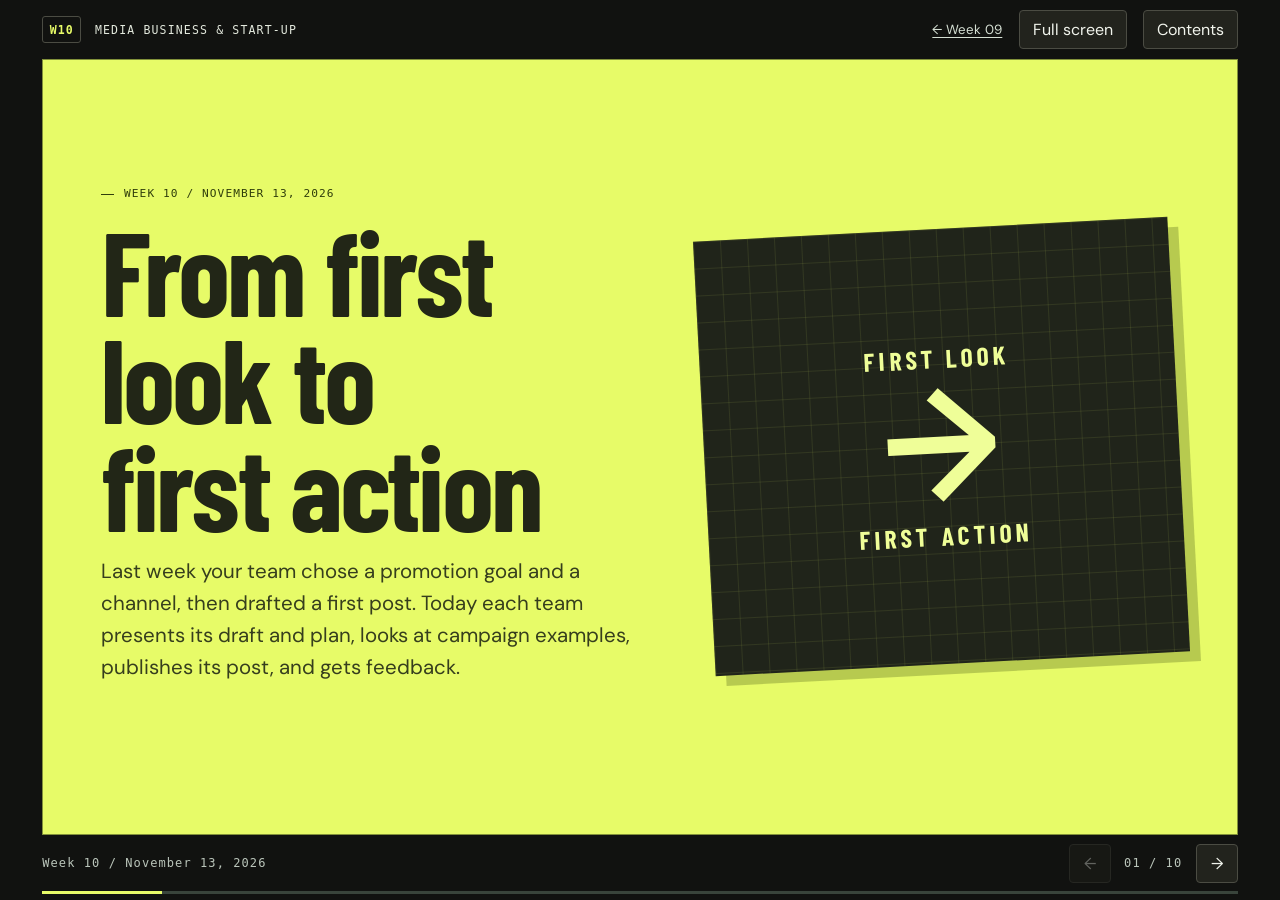
==== week10/index.html @ d5c2b154 "Show only the Week 10 slide in full screen" ====
<!doctype html>
<html lang="en">
<head>
<meta charset="utf-8">
<meta name="viewport" content="width=device-width,initial-scale=1">
<meta name="description" content="Week 10 class on experimental media campaigns, audience response and publishing a team promotion">
<title>From First Look to First Action · Media Business &amp; Start-up</title>
<link rel="preconnect" href="https://fonts.googleapis.com">
<link rel="preconnect" href="https://fonts.gstatic.com" crossorigin>
<link href="https://fonts.googleapis.com/css2?family=Barlow+Condensed:wght@600;700;800&family=DM+Sans:wght@400;500;600;700&display=swap" rel="stylesheet">
<link rel="stylesheet" href="../visuals.css">
<link rel="stylesheet" href="workshop.css?v=slide-only-fullscreen">
</head>
<body class="week-navigation week10">
<header class="shell topbar"><div class="brand"><b>W10</b><span>Media Business &amp; Start-up</span></div><div class="actions"><a class="week-link" href="../">← Week 09</a><button type="button" id="fullscreen" hidden>Full screen</button><button type="button" id="toc">Contents</button></div></header>
<p id="fullscreen-status" class="shell" role="status" hidden></p>
<main class="shell" id="deck"></main>
<footer class="shell bottombar"><div class="chapter" id="chapter"></div><div class="nav"><button id="prev" type="button" aria-label="Previous slide">←</button><output class="counter" id="counter"></output><button id="next" type="button" aria-label="Next slide">→</button></div></footer>
<div class="shell deck-progress" aria-hidden="true"><div class="progress"><span id="bar"></span></div></div>
<dialog id="menu" aria-labelledby="menu-title"><header><strong id="menu-title">Slide contents</strong><button type="button" id="close-menu" aria-label="Close contents">×</button></header><ol id="items"></ol></dialog>
<script src="slides.js?v=in-class-figjam"></script>
<script src="../navigation.js?v=cover-cleanup"></script>
</body>
</html>
---- visuals.css ----
:root{color-scheme:dark;--bg:#141815;--ink:#eff2e8;--dim:#b7c3b7;--line:#455047;--accent:#dafb79;--paper:#e9ece0;--frame:1480px}
*{box-sizing:border-box}
body{margin:0;background:var(--bg);color:var(--ink);font-family:system-ui,"Segoe UI",sans-serif}
button,a{font:inherit}
a{color:inherit}
button{cursor:pointer}
button:focus-visible,a:focus-visible,h1:focus-visible{outline:2px solid #87c1ff;outline-offset:4px}
.shell{max-width:var(--frame);margin:auto;padding-inline:clamp(14px,3.3vw,50px)}
.topbar,.bottombar{display:flex;align-items:center;justify-content:space-between;gap:1rem}
.topbar{min-height:68px}.bottombar{min-height:66px}
.brand,.eyebrow,.chapter,.counter,.sample-label,.visual figcaption{font-family:ui-monospace,monospace}
.brand{display:flex;align-items:center;gap:.85rem;letter-spacing:.1em;text-transform:uppercase;font-size:.72rem}
.brand b{border:1px solid #596448;border-radius:3px;padding:.35rem .4rem;color:var(--accent)}
.brand span{color:#e3e9dd}
button{border:1px solid var(--line);background:#1e2620;color:#f1f4ec;padding:.5rem .8rem;border-radius:4px}
button:hover:enabled{border-color:var(--accent)}
button:disabled{opacity:.36;cursor:default}
.nav{display:flex;gap:.6rem;align-items:center}
.nav button{min-width:42px}
.counter,.chapter{font-size:.75rem;letter-spacing:.09em;color:#bac5ba}
.counter{min-width:5.5em;text-align:center}
.progress{height:3px;background:#39443b;overflow:hidden}
.progress span{display:block;height:100%;background:var(--accent);transition:width .24s}

article{
  --pad:clamp(26px,5.35vw,78px);
  min-height:clamp(555px,74vh,810px);
  display:flex;flex-direction:column;justify-content:center;
  position:relative;isolation:isolate;overflow:hidden;
  border:1px solid var(--line);background:#202722;padding:var(--pad)
}
article.with-visual{display:grid;grid-template-columns:minmax(0,1.08fr) minmax(0,.92fr);gap:clamp(24px,5vw,78px);align-items:center}
.copy{min-width:0}
.eyebrow{color:var(--accent);margin:0 0 1.05rem;letter-spacing:.14em;font-size:clamp(.7rem,.85vw,.86rem);text-transform:uppercase}
.eyebrow::before{content:"";display:inline-block;width:1.6rem;border-top:1px solid currentColor;vertical-align:middle;margin-right:.65rem}
h1{font-size:clamp(2.45rem,5.25vw,5.3rem);line-height:.98;letter-spacing:-.063em;margin:0 0 1.1rem;max-width:17ch;overflow-wrap:break-word;text-wrap:balance}
.with-visual h1{font-size:clamp(2.35rem,4.7vw,4.7rem)}
.lead{font-size:clamp(1rem,1.53vw,1.35rem);line-height:1.55;color:var(--dim);max-width:49ch;margin:0 0 1.45rem}
.rows{border-top:1px solid var(--line)}
.row{display:grid;grid-template-columns:minmax(110px,.92fr) 2.2fr;gap:.75rem;padding:clamp(.66rem,1.15vw,1.02rem) 0;border-bottom:1px solid var(--line);line-height:1.47}
.row strong{color:var(--accent);font-size:clamp(.86rem,1.2vw,1.08rem)}
.row span{font-size:clamp(.91rem,1.18vw,1.08rem)}
.note{font-size:.85rem;line-height:1.5;color:var(--dim);margin:1rem 0 0}
.quote{font-size:clamp(.94rem,1.44vw,1.22rem);line-height:1.5;padding:1rem 1.15rem;margin:0 0 1rem;border-left:3px solid var(--accent);background:#a5b29c18}
.decklink{display:inline-block;margin-top:1.25rem;text-underline-offset:.25em}
.paper{background:var(--paper);color:#18241a;--line:#aab9a9;--dim:#44564a;--accent:#365525}
.moss{background:#2c382b}
.lime{background:#d9f394;color:#182515;--dim:#3c4d35;--line:#859b64;--accent:#315123}
.lime .copy,.moss.outputs .copy{width:100%}
.outputs .rows,.submission .rows{display:grid;grid-template-columns:repeat(3,minmax(0,1fr));column-gap:clamp(1rem,3.5vw,3.6rem);counter-reset:deliverable}
.outputs .row,.submission .row{display:block;padding-top:1.35rem;counter-increment:deliverable;border-bottom:0}
.outputs .row::before,.submission .row::before{content:"0" counter(deliverable);display:block;color:var(--accent);font:500 clamp(1.4rem,3vw,2.9rem) ui-monospace,monospace;letter-spacing:-.05em;margin-bottom:.65rem}
.outputs .row strong,.submission .row strong{display:block;margin-bottom:.45rem;font-size:clamp(1.05rem,1.6vw,1.38rem)}
.submission .note{margin-top:1.8rem}

.photo-slide{
  --line:#d7e6d256;
  --dim:#e1eadb;
  background-color:#1e2821;
  background-image:linear-gradient(90deg,#0e1512fa 0%,#0e1512ea 27%,#0e151296 50%,#0e15121a 76%),var(--photo);
  background-size:cover;
  background-position:center 48%
}
.cover{--photo:url("media/workshop-cover.webp");min-height:clamp(560px,77vh,850px);background-position:center 53%}
.cover h1{font-size:clamp(3.2rem,7.8vw,8rem);max-width:11ch;letter-spacing:-.076em}
.cover .lead{max-width:38ch;margin-bottom:1.85rem}
.cover button{border:0;background:var(--accent);color:#19210e;font-weight:700;padding:.78rem 1.05rem}
.cover button:hover{background:#e5ff9e}
.presentations{--photo:url("media/team-presentations.webp");background-position:center 53%}
.presentations .copy{width:min(56%,620px)}
.presentations h1{max-width:12ch}

.visual{margin:0;min-width:0;width:100%;align-self:center}
.visual figcaption{font-size:clamp(.72rem,.9vw,.86rem);color:var(--dim);line-height:1.5;margin-top:.76rem}
.sample{background:#f1f3e8;color:#152015;border-radius:5px;overflow:hidden;transform:rotate(-1.4deg);box-shadow:0 16px 36px #1118}
.sample-label{display:flex;justify-content:space-between;align-items:center;gap:.7rem;padding:.75rem .9rem;font-size:.73rem}
.sample-label span{color:#365525;letter-spacing:.09em}
.sample img{display:block;width:100%;aspect-ratio:1.85;object-fit:cover;object-position:center 43%}
.sample-copy{padding:.75rem .9rem;font-size:clamp(.9rem,1.15vw,1.08rem);line-height:1.4;font-weight:650}
.sample-copy span{display:block;margin-top:.25rem;color:#3d552c;font:600 .69rem ui-monospace,monospace;letter-spacing:.08em}
.sample+.variant{margin-top:1.15rem}
.variant{border-top:1px solid var(--line);padding:.48rem 0;margin-top:.35rem}
.variant strong,.step strong,.branch strong{display:block;margin-bottom:.2rem}
.variant span,.step span,.branch span{font-size:clamp(.85rem,1.1vw,1.02rem);color:var(--dim);line-height:1.4;display:block}
.flow,.funnel{padding:0;margin:0;list-style:none;counter-reset:step;display:grid;gap:.7rem}
.step,.branch{position:relative;padding:.76rem .8rem;border-top:1px solid var(--line)}
.step{counter-increment:step;padding-left:3.45rem}
.step::before{content:"0" counter(step);position:absolute;left:.15rem;top:.76rem;color:var(--accent);font:550 1.35rem ui-monospace,monospace}
.step+.step::after{position:absolute;top:-.76rem;left:.59rem;content:"↓";color:var(--accent);font-size:.8rem}
.branch{margin-left:3.45rem;border-top:0;border-left:2px solid var(--accent);padding-block:.36rem;background:#8ca67c19}
.creative{background:#263429}
.creative::after{position:absolute;z-index:-1;inset:0 0 0 52%;content:"";background:radial-gradient(ellipse at center,#b3dc5c52,transparent 72%),repeating-linear-gradient(115deg,transparent 0 29px,#b7d19615 30px,transparent 31px 58px);mask-image:linear-gradient(90deg,transparent,#000 30%)}
.video-demo{max-width:min(100%,290px);justify-self:center}
.video-demo video{width:100%;max-height:56vh;display:block;aspect-ratio:9/16;object-fit:contain;background:#101111;border:2px solid #a3b489;border-radius:12px;box-shadow:0 22px 45px #1118}
.video-demo figcaption{text-align:center}
dialog{border:1px solid var(--line);background:#18201a;color:var(--ink);width:min(92vw,550px);padding:1.35rem;border-radius:6px}
dialog::backdrop{background:#000a}
dialog header{display:flex;justify-content:space-between;align-items:center}
dialog ol{padding-left:1.55rem}
dialog li{margin:.35rem 0}
dialog li button{width:100%;text-align:left}
dialog [aria-current=true]{color:var(--accent);border-color:var(--accent)}
@media(max-width:800px){
  article,article.with-visual{min-height:65vh;grid-template-columns:1fr}
  .photo-slide{background-image:linear-gradient(90deg,#0e1512f5,#0e15129c),var(--photo);background-position:64% center}
  .presentations .copy{width:100%;max-width:550px}
  .creative::after{inset:48% 0 0;mask-image:linear-gradient(transparent,#000 30%)}
  .video-demo video{max-height:62vh}
}
@media(max-width:550px){
  .chapter{display:none}
  .bottombar{justify-content:flex-end}
  .brand{font-size:.65rem;letter-spacing:.06em}
  .row{grid-template-columns:1fr;gap:.2rem}
  .outputs .rows,.submission .rows{grid-template-columns:1fr}
  .outputs .row,.submission .row{padding:.75rem 0 .75rem 2rem;position:relative;border-bottom:1px solid var(--line)}
  .outputs .row::before,.submission .row::before{position:absolute;left:0;top:.8rem;font-size:1rem}
}
@media(prefers-reduced-motion:reduce){.progress span{transition:none}}
@media print{body{background:white}.topbar,.bottombar,.progress,dialog{display:none}.shell{padding:0}article{min-height:0;border:0;print-color-adjust:exact}}

.actions{display:flex;align-items:center;gap:clamp(.45rem,1.3vw,1.1rem)}
.actions a{color:#d5dfd3;font-size:.83rem;text-underline-offset:.25em}
.actions a:hover{color:var(--accent)}
article.outputs.with-visual{display:flex;gap:0}
.outputs .lead{max-width:none}
.output-grid{display:grid;grid-template-columns:1fr 1.1fr;gap:clamp(1rem,3vw,2.75rem)}
.assumption-example,.draft-example{min-width:0;padding:clamp(.85rem,1.6vw,1.4rem);background:#edf0e3;color:#17251a;border-radius:4px;box-shadow:0 12px 20px #15201655}
.assumption-example{background:#f3efdc}
.output-kicker{display:flex;align-items:center;gap:.5rem;margin:0 0 .75rem;color:#3a5134;font:700 clamp(.71rem,1.1vw,.9rem) ui-monospace,monospace;text-transform:uppercase;letter-spacing:.05em}
.output-kicker b{background:#d9f394;padding:.22rem .3rem;border-radius:2px}
.example-claim{font-size:clamp(1.15rem,2.1vw,1.9rem);font-weight:720;line-height:1.16;letter-spacing:-.035em;margin:0 0 .8rem}
.example-details{margin:0}
.example-details div{display:grid;grid-template-columns:minmax(4rem,.48fr) 2fr;gap:.5rem;border-top:1px solid #a8ae9a;padding:.4rem 0;font-size:clamp(.77rem,1vw,.93rem);line-height:1.32}
.example-details dt,.test-strip b,.edit-example b{font-weight:720}
.example-details dd{margin:0}
.post-preview{position:relative;isolation:isolate;min-height:clamp(120px,13vw,184px);display:flex;align-items:flex-end;overflow:hidden;color:white;background:#19251c;border-radius:3px}
.post-preview img{position:absolute;inset:0;width:100%;height:100%;object-fit:cover;object-position:center 41%;z-index:-2}
.post-preview::before{content:"";position:absolute;inset:0;z-index:-1;background:linear-gradient(90deg,#101811ef,#101811a0 55%,#10181110)}
.post-preview div{display:grid;gap:.18rem;width:min(90%,290px);padding:.72rem}
.post-preview small{color:#dbfa92;font:700 .67rem ui-monospace,monospace;letter-spacing:.09em}
.post-preview strong{font-size:clamp(1rem,1.6vw,1.45rem);line-height:1.11}
.post-preview span,.test-strip,.edit-example{font-size:clamp(.73rem,.98vw,.9rem);line-height:1.4}
.test-strip{display:flex;flex-wrap:wrap;justify-content:space-between;gap:.3rem .8rem;padding:.5rem 0;border-bottom:1px solid #a8ae9a}
.edit-example{margin:.45rem 0 0}
@media(max-width:650px){.output-grid{grid-template-columns:1fr}}
@media(max-width:420px){.actions a{font-size:.72rem}.actions button{padding:.42rem .55rem}}

h1[tabindex="-1"]:focus{outline:none}
.game-example img{display:block;width:100%;aspect-ratio:2.15;object-fit:cover;object-position:center 48%;border-radius:5px 5px 0 0}
.game-example-copy{padding:.85rem 1rem;background:#d7e6b8;border-radius:0 0 5px 5px;color:#263823}
.game-example-copy p{margin:.3rem 0;font-size:clamp(.86rem,1.15vw,1rem);line-height:1.45}
.game-example-copy p.output-kicker{font-size:.72rem;margin-bottom:.45rem}
.game-example-copy strong{display:block}
.merged-creative .video-demo{max-width:100%;width:100%}
.merged-creative .video-demo video{aspect-ratio:16/9;max-height:54vh}
.feedback-callout{margin-top:.8rem;padding:.75rem .85rem;background:#d7e6b8;color:#263823;border-radius:4px}
.feedback-callout strong,.feedback-callout span{display:block;line-height:1.4}
.feedback-callout span{font-size:.9rem}
#fullscreen-status{color:#e7e7d7;margin-block:0 .7rem}
:fullscreen .shell{max-width:none;padding-inline:clamp(12px,1.75vw,38px)}
:fullscreen article{min-height:calc(100dvh - 137px)}

.instructor .topbar{min-height:58px}
.instructor .student-launch{padding:.55rem .75rem;border:1px solid #768b56;border-radius:4px;color:var(--accent);text-decoration:none}
.instructor .bottombar{min-height:48px}
.instructor article{zoom:.78;min-height:clamp(500px,68vh,690px)}
.speaker{padding-top:1.25rem;padding-bottom:3rem}
.speaker h2{font-size:1.18rem;margin:0 0 .55rem;color:var(--accent)}
.speaker-pair{border-bottom:1px solid var(--line);padding:.68rem 0}
.speaker-pair p{margin:0;line-height:1.5;max-width:86ch}
.speaker-pair p[lang="en"]{font-size:clamp(1rem,1.5vw,1.22rem);font-weight:600}
.speaker-pair p[lang="ko"]{color:var(--dim);margin-top:.23rem;font-size:clamp(.92rem,1.3vw,1.08rem)}
@media(max-width:650px){.instructor article{zoom:1}.instructor .student-launch{font-size:.76rem;padding:.4rem .5rem}}
.wrap-up .lead{font-size:clamp(1.28rem,2.3vw,2rem);max-width:36ch;margin-bottom:0}

.three-outputs{grid-template-columns:repeat(3,minmax(0,1fr))}
.three-outputs section>p:last-child{line-height:1.45;margin-bottom:.3rem}
@media(max-width:800px){.three-outputs{grid-template-columns:1fr}}

.week-link{white-space:nowrap}
@media(max-width:600px){
  .week-navigation .topbar{flex-wrap:wrap;justify-content:flex-start;column-gap:.85rem;row-gap:.55rem;padding-block:.6rem}
}
---- week10/workshop.css ----
.week10 {
  --bg: #111210;
  --ink: #f3f1e9;
  --dim: #c5c6b7;
  --accent: #e7fb68;
  --line: #4b4c43;
  font-family: "DM Sans", system-ui, sans-serif;
}

.week10 .topbar { min-height: 59px; }
.week10 .bottombar { min-height: 56px; }
.week10 .brand b { border-color: var(--line); }
.week10 button { background: #22231d; }
.week10 .progress span { background: #e7fb68; }

.week10 article {
  --pad: clamp(24px, 4.5vw, 68px);
  min-height: clamp(550px, calc(100svh - 124px), 820px);
  background: #1b1d17;
}

.week10 h1 {
  font-family: "Barlow Condensed", "DM Sans", system-ui, sans-serif;
  font-size: clamp(3.1rem, 6.7vw, 7rem);
  font-weight: 700;
  letter-spacing: -.024em;
  line-height: .91;
  max-width: 16ch;
}

.week10 article.with-visual { gap: clamp(22px, 3.6vw, 58px); }
.week10 .with-visual h1 { font-size: clamp(2.9rem, 5.35vw, 5.6rem); }
.week10 .lead { font-size: clamp(1.05rem, 1.6vw, 1.4rem); max-width: 52ch; }
.week10 .eyebrow { letter-spacing: .095em; }
.week10 .eyebrow::before { width: .8rem; }
.week10 .rows { max-width: 860px; }
.week10 .row { grid-template-columns: minmax(95px, .8fr) 2.25fr; }
.week10 .row strong, .week10 .row span { font-size: clamp(.93rem, 1.24vw, 1.12rem); }
.week10 .decklink { font-weight: 700; color: var(--accent); }

.week10 .chalk {
  background: #eeeddf;
  color: #20251b;
  --accent: #375014;
  --dim: #48513d;
  --line: #acb096;
}

.week10 .signal, .week10 .launch-cover {
  background: #e7fb68;
  color: #222617;
  --accent: #303e0b;
  --dim: #363e1d;
  --line: #82913a;
}

.week10 .launch-cover h1 { font-size: clamp(4.15rem, 9.2vw, 10rem); }
.week10 .launch-cover button { border-color: #222617; font-weight: 700; padding: .75rem 1.05rem; }
.week10 .launch-mark {
  position: relative;
  display: grid;
  min-height: clamp(240px, 34vw, 480px);
  padding: clamp(20px, 3.5vw, 48px);
  align-content: center;
  justify-items: center;
  background: #20241a;
  color: #effe98;
  overflow: hidden;
  isolation: isolate;
  transform: rotate(-3deg);
  box-shadow: .65rem .65rem 0 #303e0b42;
}

.launch-grid {
  position: absolute;
  z-index: -1;
  inset: 0;
  background-image: linear-gradient(90deg, #e7fb6817 1px, transparent 1px), linear-gradient(#e7fb6817 1px, transparent 1px);
  background-size: 27px 27px;
}

.launch-mark span { font: 700 clamp(1rem, 2vw, 1.7rem) "Barlow Condensed", sans-serif; letter-spacing: .16em; }
.launch-mark b { font: 600 clamp(4rem, 12vw, 11rem)/.96 "DM Sans", system-ui, sans-serif; }

.schedule-grid, .audience-grid, .evidence-grid { display: grid; gap: .55rem; }
.schedule-grid section { display: grid; grid-template-columns: minmax(75px, .55fr) 1.6fr; gap: .7rem; align-items: start; border-top: 1px solid var(--line); padding-top: .62rem; }
.schedule-grid strong { color: var(--accent); font-weight: 700; }
.schedule-grid p, .audience-grid p, .evidence-grid p { margin: 0 0 .36rem; line-height: 1.45; }
.audience-grid section, .evidence-grid section { border-top: 1px solid var(--line); padding-top: .66rem; }
.week10 .visual h2 { font-size: clamp(1.05rem, 1.85vw, 1.55rem); line-height: 1.12; margin: 0 0 .4rem; }
.evidence-grid .evidence-limit { color: var(--dim); font-size: .89rem; }

.media-preview { display: grid; position: relative; overflow: hidden; aspect-ratio: 16 / 9; background: #242824; }
.media-preview img { position: absolute; inset: 0; width: 100%; height: 100%; object-fit: cover; }
.media-preview span {
  align-self: center;
  justify-self: center;
  z-index: 1;
  display: grid;
  place-items: center;
  width: 3.75rem;
  height: 3.75rem;
  border-radius: 50%;
  background: #e7fb68;
  color: #20241a;
  font-size: 1.4rem;
}
.media-preview:hover span { background: #fff; }
.case-pair { display: grid; grid-template-columns: repeat(2, minmax(0, 1fr)); gap: clamp(.8rem, 2vw, 1.6rem); }
.additional-cases { grid-template-columns: repeat(3, minmax(0, 1fr)); margin: 1rem 0; }
.contain-media .media-preview img { object-fit: contain; }
.contain-media .media-preview { background: #d9dbc5; }
.contain-media .media-preview span { align-self: end; justify-self: end; margin: .7rem; width: 2.75rem; height: 2.75rem; }
.mars-stills img { display: block; width: 100%; aspect-ratio: 2.25; object-fit: cover; }
.mars-stills img + img { margin-top: .45rem; }
.mars-stills a { text-underline-offset: .2em; }

.mechanism-grid, .mechanism-stack { display: grid; gap: .6rem; }
.mechanism-grid { grid-template-columns: repeat(2, minmax(0, 1fr)); }
.mechanism-stack section, .mechanism-grid section { border: 1px solid var(--line); padding: clamp(.75rem, 1.5vw, 1.35rem); }
.chalk .mechanism-stack section { background: #dedfc8; }
.ink .mechanism-stack section, .ink .mechanism-grid section { background: #282c20; }
.mechanism-stack small, .mechanism-grid small { display: block; margin-bottom: .3rem; color: var(--accent); font: 600 .7rem ui-monospace, monospace; letter-spacing: .05em; }
.mechanism-stack strong, .mechanism-grid strong { display: block; font-size: clamp(1rem, 1.5vw, 1.34rem); line-height: 1.2; }
.mechanism-stack p { margin: .4rem 0 0; color: var(--dim); }
.mechanism-grid p { margin: .42rem 0; color: var(--dim); }
.mechanism-grid a { font-size: .82rem; text-underline-offset: .18em; }

.storyboard { display: grid; grid-template-columns: repeat(3, minmax(0, 1fr)); gap: .45rem; }
.storyboard div { background: #d9dbc5; padding: .65rem; }
.storyboard b { display: grid; place-items: center; margin-bottom: .65rem; height: clamp(2rem, 6vw, 5rem); background: #272e25; color: #e7fb68; font-size: 1.6rem; }
.storyboard p { font-size: .9rem; margin: .35rem 0 0; }
.storyboard figcaption { grid-column: 1 / -1; }

.week10 article.comparison { display: flex; gap: 0; }
.week10 .comparison .lead { max-width: 72ch; }
.sample-grid { display: grid; grid-template-columns: repeat(2, minmax(0, 1fr)); gap: clamp(12px, 2.2vw, 28px); }
.campaign-sample { min-width: 0; padding: clamp(.8rem, 1.55vw, 1.4rem); background: #d9dbc5; color: #20251b; }
.web-sample { background: #f9f8f0; border: 1px solid #acb096; }
.campaign-sample p { font-size: clamp(.88rem, 1.1vw, 1.03rem); margin: .5rem 0; }
.campaign-sample p.sample-eyebrow { font: 700 .69rem/1.3 ui-monospace, monospace; margin: 0 0 .65rem; }
.campaign-sample .sample-action { font-weight: 700; margin-bottom: 0; }
.sample-art { display: flex; align-items: center; justify-content: space-between; overflow: hidden; gap: .45rem; padding: .8rem; min-height: 73px; margin-bottom: .65rem; background: #272e25; color: #e7fb68; }
.sample-art span { font: 800 1.45rem/.8 "Barlow Condensed", sans-serif; }
.sample-art i { display: block; border: 1px solid #e7fb68; border-radius: 50%; width: 20px; height: 20px; box-shadow: 0 0 0 6px #e7fb6847, 0 0 0 12px #e7fb6825; }
.sample-art i:nth-of-type(2) { transform: translateY(-10px); }
.sample-art i:nth-of-type(3) { transform: translateY(12px); margin-right: 10%; }

.execution-example { padding: clamp(1rem, 2.6vw, 2rem); background: #daddc6; }
.execution-example dl { margin: .8rem 0 0; }
.execution-example dl div { border-top: 1px solid #9fa787; display: grid; grid-template-columns: minmax(90px, .9fr) 1.5fr; gap: .5rem; padding: .5rem 0; }
.execution-example dt { font-weight: 700; }
.execution-example dd { margin: 0; }

.week10 article.references { display: flex; gap: 0; }
.references-grid { display: grid; grid-template-columns: repeat(2, minmax(0, 1fr)); gap: 1.4rem; }
.references-grid section { border-top: 1px solid var(--line); padding-top: .8rem; }
.references-grid ul { margin: .5rem 0 0; padding-left: 1.15rem; }
.references-grid li { margin-bottom: .35rem; }
.references-grid a { text-underline-offset: .18em; }
.workshop-resources { border: 1px solid var(--line); padding: .8rem 1rem; }
.workshop-resources summary { cursor: pointer; font-weight: 700; }
.week10 article:has(.workshop-resources[open]) { display: flex; gap: 1.5rem; }

@media (max-width: 800px) {
  .week10 article, .week10 article.with-visual { min-height: 63svh; }
  .week10 .launch-mark { min-height: 180px; }
  .week10 .launch-cover h1 { font-size: clamp(3.85rem, 13vw, 6.5rem); }
}

@media (max-width: 550px) {
  .week10 .row, .sample-grid, .references-grid, .case-pair { grid-template-columns: 1fr; }
}

:root:fullscreen .week10 > :is(.topbar, .bottombar, .deck-progress) {
  display: none;
}

:root:fullscreen .week10 > #deck {
  max-width: none;
  padding-inline: 0;
}

:root:fullscreen .week10 article {
  min-height: 100vh;
  min-height: 100dvh;
  border: 0;
}
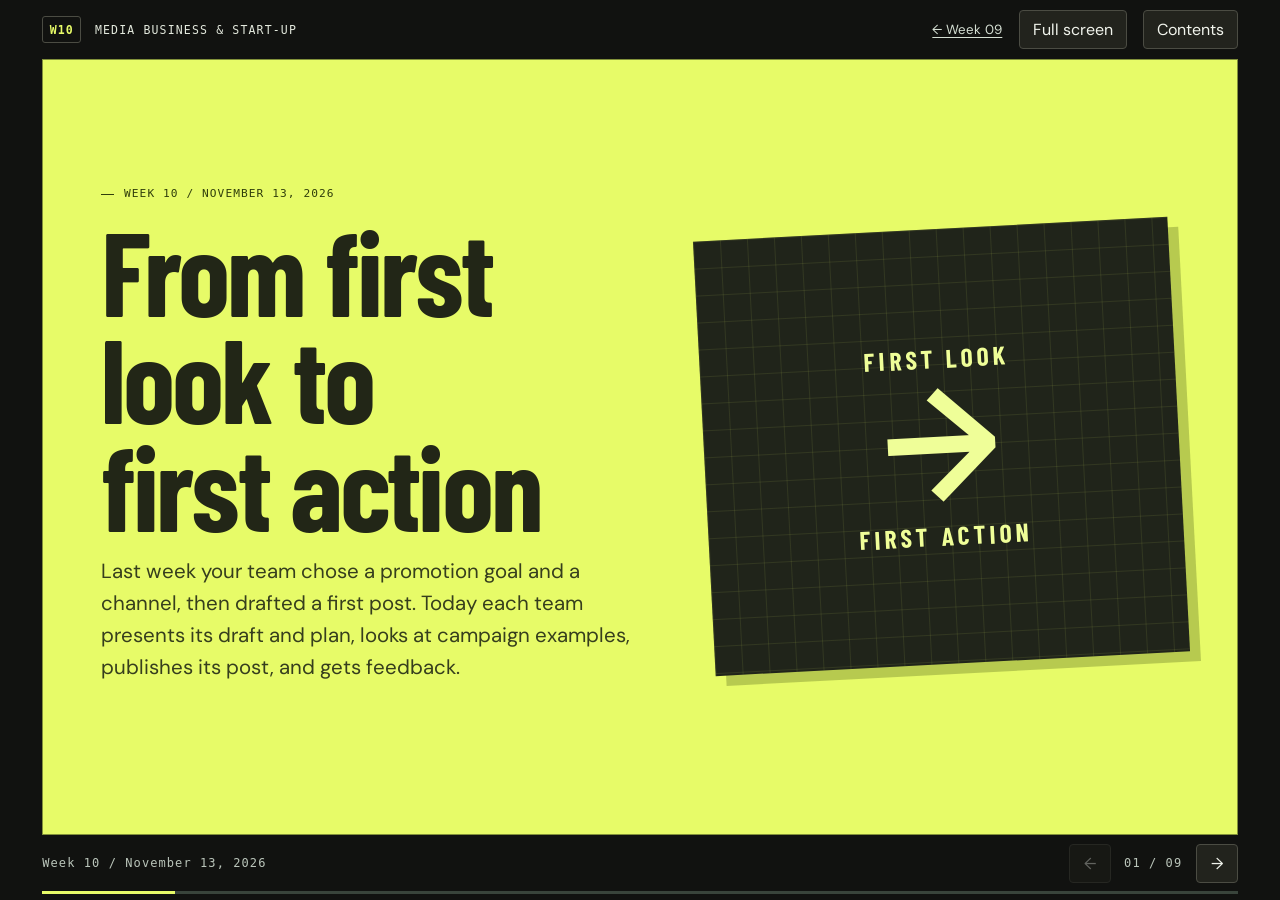
==== commit 258d9e3b: "Remove the duplicate Week 10 submission slide" ====
--- a/week10/index.html
+++ b/week10/index.html
@@ -18,7 +18,7 @@
 <footer class="shell bottombar"><div class="chapter" id="chapter"></div><div class="nav"><button id="prev" type="button" aria-label="Previous slide">←</button><output class="counter" id="counter"></output><button id="next" type="button" aria-label="Next slide">→</button></div></footer>
 <div class="shell deck-progress" aria-hidden="true"><div class="progress"><span id="bar"></span></div></div>
 <dialog id="menu" aria-labelledby="menu-title"><header><strong id="menu-title">Slide contents</strong><button type="button" id="close-menu" aria-label="Close contents">×</button></header><ol id="items"></ol></dialog>
-<script src="slides.js?v=in-class-figjam"></script>
+<script src="slides.js?v=nine-slides"></script>
 <script src="../navigation.js?v=cover-cleanup"></script>
 </body>
 </html>
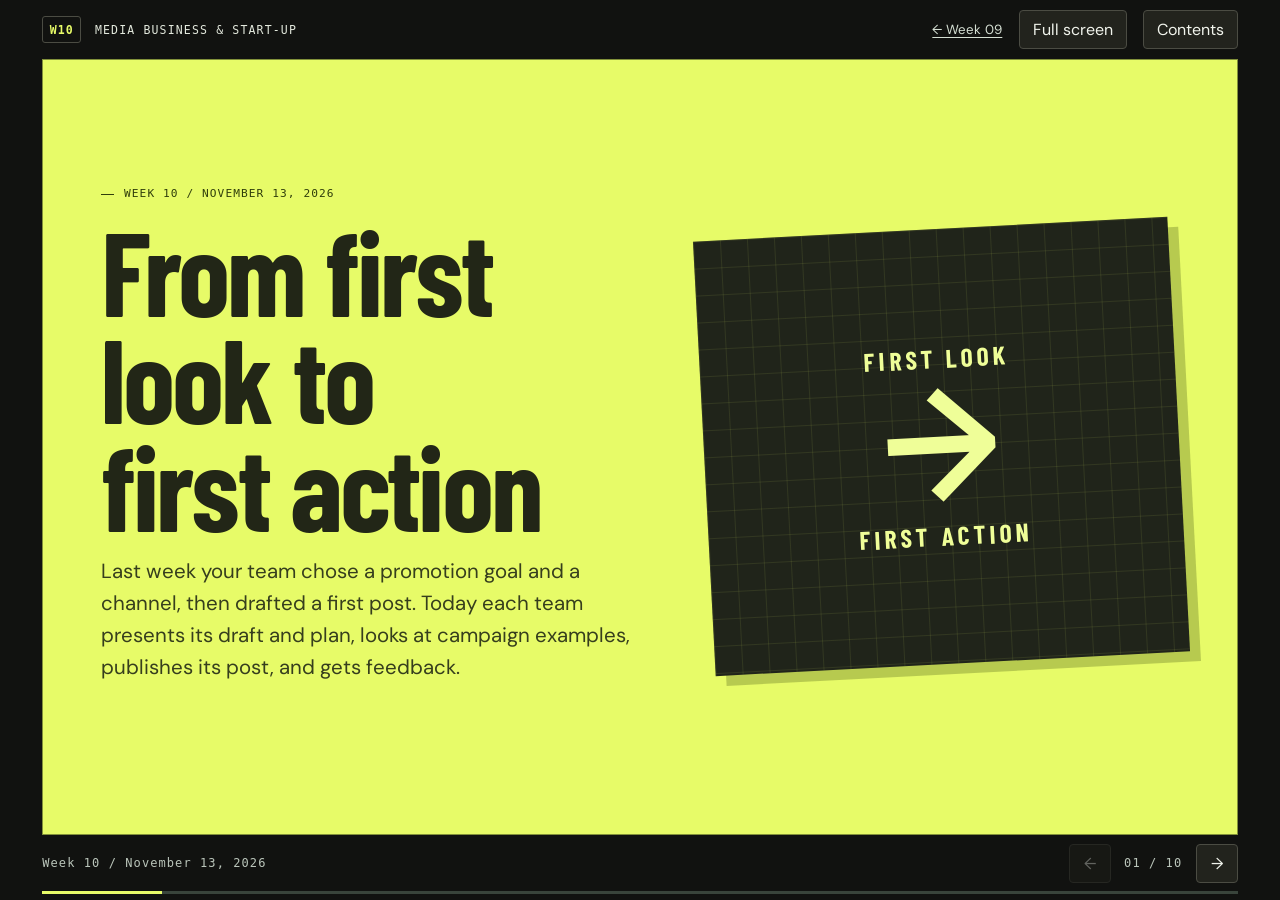
==== commit d1a3eb8c: "Refresh the published Week 10 deck asset" ====
--- a/week10/index.html
+++ b/week10/index.html
@@ -9,16 +9,16 @@
 <link rel="preconnect" href="https://fonts.gstatic.com" crossorigin>
 <link href="https://fonts.googleapis.com/css2?family=Barlow+Condensed:wght@600;700;800&family=DM+Sans:wght@400;500;600;700&display=swap" rel="stylesheet">
 <link rel="stylesheet" href="../visuals.css">
-<link rel="stylesheet" href="workshop.css?v=slide-only-fullscreen">
+<link rel="stylesheet" href="workshop.css?v=workshop-photos">
 </head>
 <body class="week-navigation week10">
-<header class="shell topbar"><div class="brand"><b>W10</b><span>Media Business &amp; Start-up</span></div><div class="actions"><a class="week-link" href="../">← Week 09</a><button type="button" id="fullscreen" hidden>Full screen</button><button type="button" id="toc">Contents</button></div></header>
+<header class="shell topbar"><div class="brand"><b>W10</b><span>Media Business &amp; Start-up</span></div><div class="actions"><a class="week-link" href="../">← Week 09</a><button type="button" id="fullscreen" data-presentation-window hidden>Full screen</button><button type="button" id="toc">Contents</button></div></header>
 <p id="fullscreen-status" class="shell" role="status" hidden></p>
 <main class="shell" id="deck"></main>
 <footer class="shell bottombar"><div class="chapter" id="chapter"></div><div class="nav"><button id="prev" type="button" aria-label="Previous slide">←</button><output class="counter" id="counter"></output><button id="next" type="button" aria-label="Next slide">→</button></div></footer>
 <div class="shell deck-progress" aria-hidden="true"><div class="progress"><span id="bar"></span></div></div>
 <dialog id="menu" aria-labelledby="menu-title"><header><strong id="menu-title">Slide contents</strong><button type="button" id="close-menu" aria-label="Close contents">×</button></header><ol id="items"></ol></dialog>
-<script src="slides.js?v=nine-slides"></script>
-<script src="../navigation.js?v=cover-cleanup"></script>
+<script src="slides.js?v=campaign-metrics"></script>
+<script src="../navigation.js?v=presentation-window"></script>
 </body>
 </html>
--- a/week10/workshop.css
+++ b/week10/workshop.css
@@ -162,6 +162,11 @@
 .workshop-resources summary { cursor: pointer; font-weight: 700; }
 .week10 article:has(.workshop-resources[open]) { display: flex; gap: 1.5rem; }
 
+.activity-visual { display: grid; gap: clamp(.65rem, 1.4vw, 1rem); }
+.activity-photo { margin: 0; overflow: hidden; border: 1px solid var(--line); }
+.activity-photo img { display: block; width: 100%; height: auto; aspect-ratio: 4 / 3; object-fit: cover; }
+.campaign-choice .activity-photo img { aspect-ratio: 5 / 2; }
+
 @media (max-width: 800px) {
   .week10 article, .week10 article.with-visual { min-height: 63svh; }
   .week10 .launch-mark { min-height: 180px; }
@@ -172,16 +177,16 @@
   .week10 .row, .sample-grid, .references-grid, .case-pair { grid-template-columns: 1fr; }
 }
 
-:root:fullscreen .week10 > :is(.topbar, .bottombar, .deck-progress) {
+.week10.presentation-mode > :is(.topbar, .bottombar, .deck-progress) {
   display: none;
 }
 
-:root:fullscreen .week10 > #deck {
+.week10.presentation-mode > #deck {
   max-width: none;
   padding-inline: 0;
 }
 
-:root:fullscreen .week10 article {
+.week10.presentation-mode article {
   min-height: 100vh;
   min-height: 100dvh;
   border: 0;
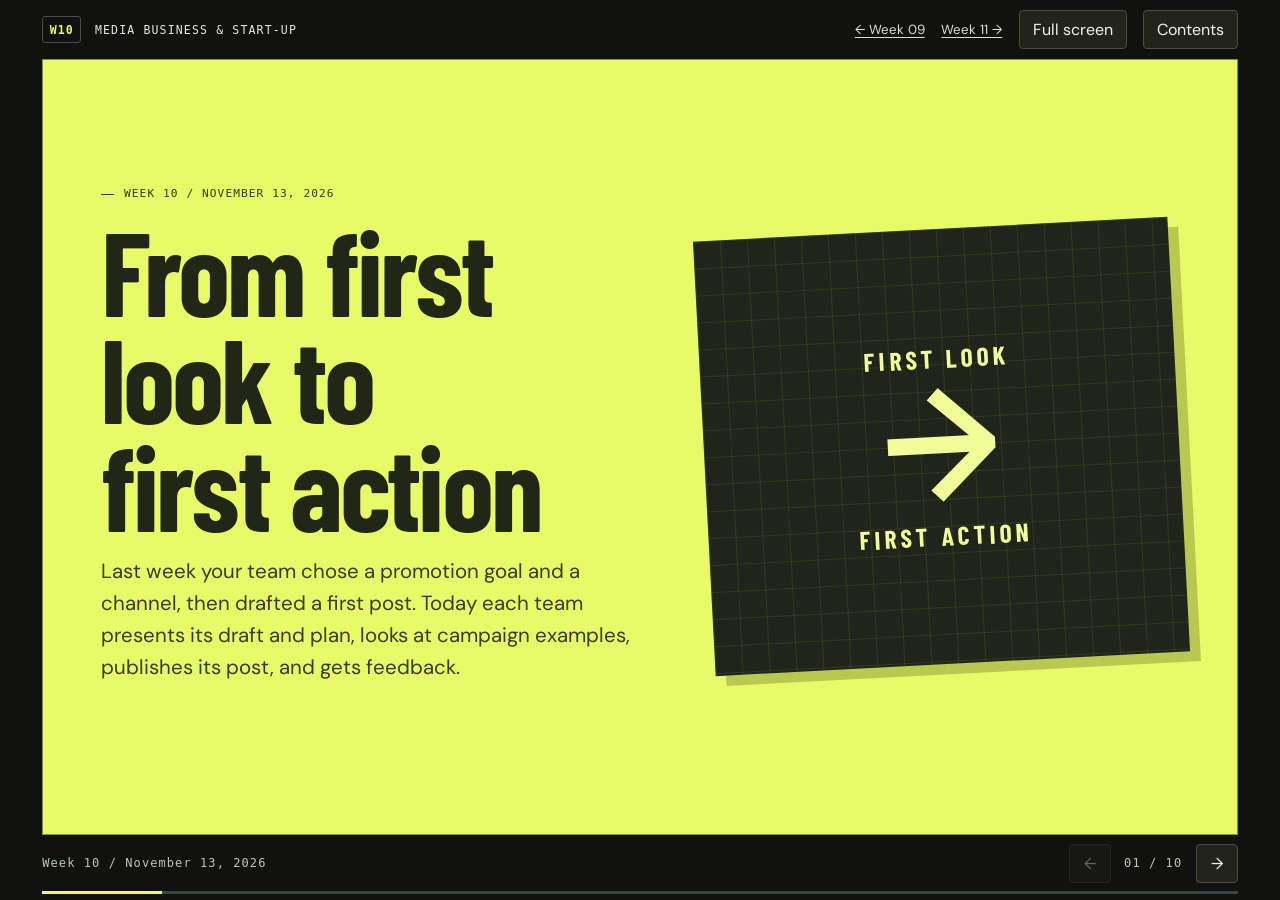
==== commit f93ec637: "Add Week 11 campaign analysis and branding slides" ====
--- a/week10/index.html
+++ b/week10/index.html
@@ -12,13 +12,13 @@
 <link rel="stylesheet" href="workshop.css?v=workshop-photos">
 </head>
 <body class="week-navigation week10">
-<header class="shell topbar"><div class="brand"><b>W10</b><span>Media Business &amp; Start-up</span></div><div class="actions"><a class="week-link" href="../">← Week 09</a><button type="button" id="fullscreen" data-presentation-window hidden>Full screen</button><button type="button" id="toc">Contents</button></div></header>
+<header class="shell topbar"><div class="brand"><b>W10</b><span>Media Business &amp; Start-up</span></div><div class="actions"><a class="week-link" href="../">← Week 09</a><a class="week-link" href="../week11/">Week 11 →</a><button type="button" id="fullscreen" data-presentation-window hidden>Full screen</button><button type="button" id="toc">Contents</button></div></header>
 <p id="fullscreen-status" class="shell" role="status" hidden></p>
 <main class="shell" id="deck"></main>
 <footer class="shell bottombar"><div class="chapter" id="chapter"></div><div class="nav"><button id="prev" type="button" aria-label="Previous slide">←</button><output class="counter" id="counter"></output><button id="next" type="button" aria-label="Next slide">→</button></div></footer>
 <div class="shell deck-progress" aria-hidden="true"><div class="progress"><span id="bar"></span></div></div>
 <dialog id="menu" aria-labelledby="menu-title"><header><strong id="menu-title">Slide contents</strong><button type="button" id="close-menu" aria-label="Close contents">×</button></header><ol id="items"></ol></dialog>
-<script src="slides.js?v=campaign-metrics"></script>
+<script src="slides.js?v=campaign-metrics-and-anonymous-feedback"></script>
 <script src="../navigation.js?v=presentation-window"></script>
 </body>
 </html>
